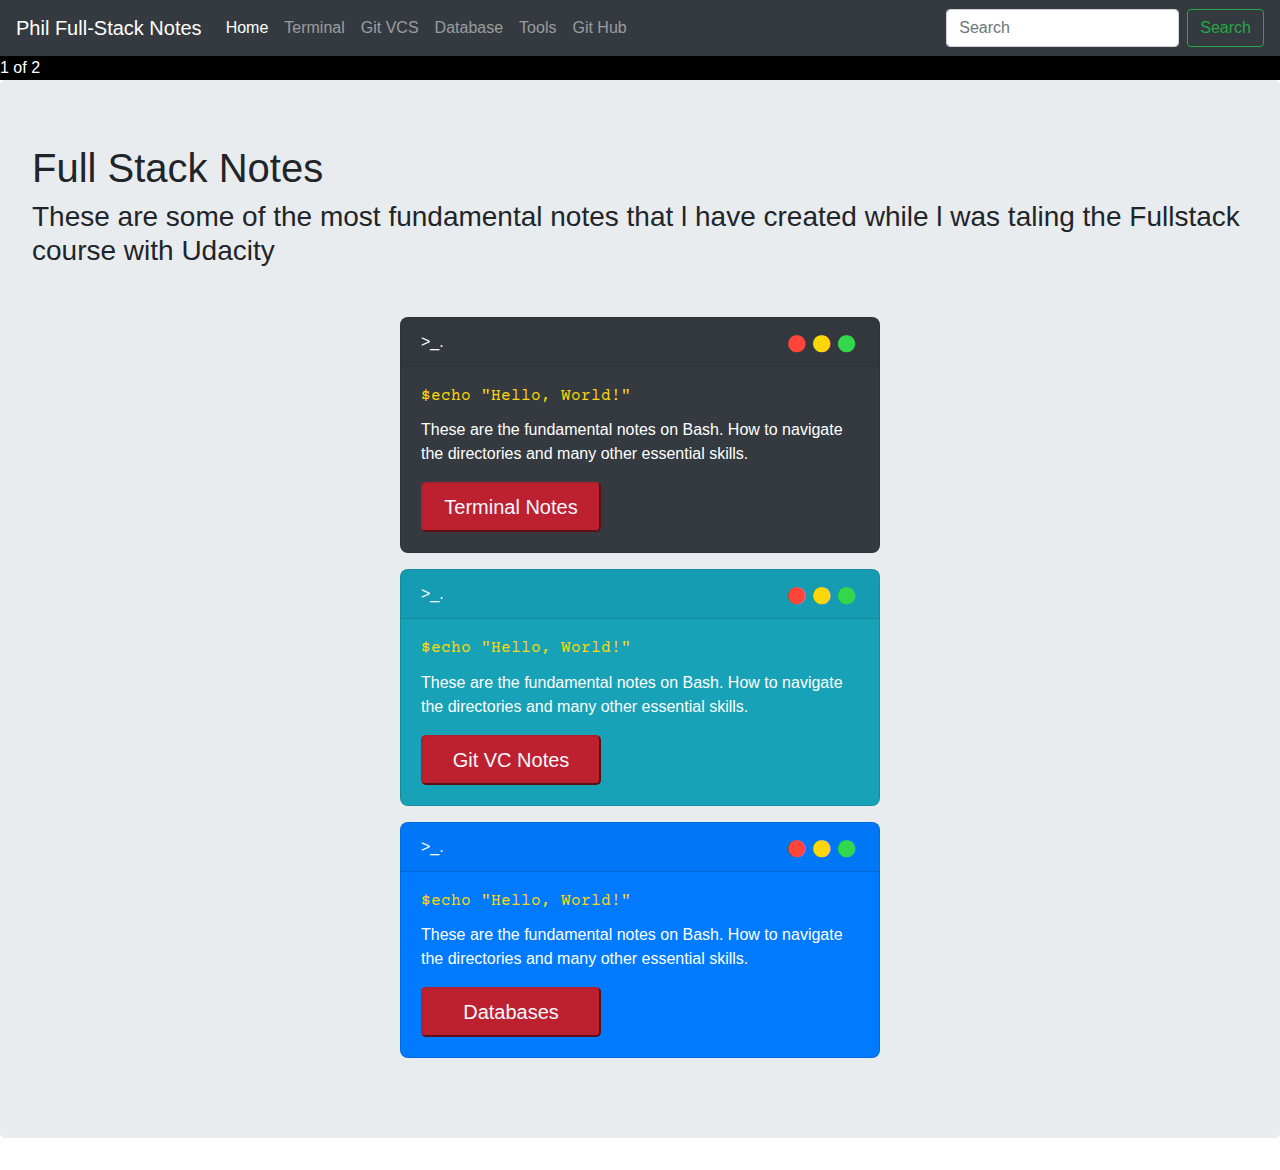
==== notes/index.html @ f0969896 "The Notes v1.0" ====
<!DOCTYPE html>
<html>
<head>
	<title>Phil's Notes</title>
	<link rel="stylesheet" type="text/css" href="external/css/bootstrap.css">
	<script type="text/javascript" src="external/js/bootstrap.js" rel="javascript"></script>
    <script type="text/javascript" src="external/js/jquery.min.js" rel="javascript"></script>

    
	<link rel="stylesheet" href="https://cdnjs.cloudflare.com/ajax/libs/font-awesome/4.7.0/css/font-awesome.min.css">
	<link href="https://fonts.googleapis.com/css?family=Courier+Prime&display=swap" rel="stylesheet">
	<link rel="stylesheet" type="text/css" href="css/main.css">
	<meta charset="utf-8">
    <!--meta http-equiv="refresh" content="3.9"-->
</head>
<body>
        
 <nav class="navbar navbar-expand-lg navbar-dark bg-dark">
  <a class="navbar-brand" href="index.html">Phil Full-Stack Notes</a>
  <button class="navbar-toggler" type="button" data-toggle="collapse" data-target="#navbarTogglerDemo02" aria-controls="navbarTogglerDemo02" aria-expanded="false" aria-label="Toggle navigation">
    <span class="navbar-toggler-icon"></span>
  </button>

  <div class="collapse navbar-collapse" id="navbarTogglerDemo02">
    <ul class="navbar-nav mr-auto mt-2 mt-lg-0">
        
      <li class="nav-item active">
        <a class="nav-link" href="index.html">Home <span class="sr-only">(current)</span></a>
      </li>
        
      <li class="nav-item">
        <a class="nav-link" href="terminal.html">Terminal</a>
      </li>
        
        <li class="nav-item">
        <a class="nav-link" href="git.html">Git VCS</a>
      </li>
        
         <li class="nav-item">
        <a class="nav-link" href="database.html">Database</a>
      </li>
        
         <li class="nav-item">
        <a class="nav-link" href="tools.html">Tools</a>
      </li>
        
        <li class="nav-item">
        <a class="nav-link" href="github.html">Git Hub</a>
      </li>
        
    </ul>
      
    <form class="form-inline my-2 my-lg-0">
      <input class="form-control mr-sm-2" type="search" placeholder="Search">
      <button class="btn btn-outline-success my-2 my-sm-0" type="submit">Search</button>
    </form>
  </div>
</nav>
    
<div class="theHero">
  
       <!-- Two Unequal Columns -->
    <div class="row">
      <div class="col-8">1 of 2</div>
      <div class="col-4">
        <h1></h1>
        
        </div>
    </div>
    
</div>
    

    
<div class="jumbotron">
<div>
	<h1>Full Stack Notes</h1>
	<h3 class="notes">These are some of the most fundamental notes that l have created while l was taling the Fullstack course with Udacity</h3>
	</div>
		
		<div class="card text-white bg-dark mb-3" style="max-width: 30rem;">
		  <div class=" ">
		  	<div class="card-header">>_.
			  	<i class="fa fa-circle theIcon01" style="font-size:20px"></i>
			  	<i class="fa fa-circle theIcon02" style="font-size:20px"></i>
			  	<i class="fa fa-circle theIcon03" style="font-size:20px"></i>
		  	  </div>
		     </div>
		 	 <div class="card-body">
		     <h5 class="card-title theCode">$echo "Hello, World!"</h5>
		     <p class="card-text">These are the fundamental notes on Bash. How to navigate the directories and many other essential skills.</p>
             
            <div>  <button type="button" class="btn-lg btn-danger active theButton"aria-pressed="true"><a href="terminal.html">Terminal Notes</a></button> </div>
                
		</div>
	</div>


        <div class="card text-white bg-info mb-3" style="max-width: 30rem;">
		  <div class=" ">
		  	<div class="card-header">>_.
			  	<i class="fa fa-circle theIcon01" style="font-size:20px"></i>
			  	<i class="fa fa-circle theIcon02" style="font-size:20px"></i>
			  	<i class="fa fa-circle theIcon03" style="font-size:20px"></i>
		  	  </div>
		     </div>
		 	 <div class="card-body">
		     <h5 class="card-title theCode">$echo "Hello, World!"</h5>
		     <p class="card-text">These are the fundamental notes on Bash. How to navigate the directories and many other essential skills.</p>
             
            <div>  <button type="button" class="btn-lg btn-danger active theButton"aria-pressed="true"><a href="git.html">Git VC Notes</a></button> </div>
                
		</div>
	</div>

        <div class="card text-white bg-primary mb-3" style="max-width: 30rem;">
		  <div class=" ">
		  	<div class="card-header">>_.
			  	<i class="fa fa-circle theIcon01" style="font-size:20px"></i>
			  	<i class="fa fa-circle theIcon02" style="font-size:20px"></i>
			  	<i class="fa fa-circle theIcon03" style="font-size:20px"></i>
		  	  </div>
		     </div>
		 	 <div class="card-body">
		     <h5 class="card-title theCode">$echo "Hello, World!"</h5>
		     <p class="card-text">These are the fundamental notes on Bash. How to navigate the directories and many other essential skills.</p>
             
            <div>  <button type="button" class="btn-lg btn-danger active theButton"aria-pressed="true"><a href="git.html" >Databases</a></button> </div>
                
		</div>
	</div>

    
</div>
    
        <script type="text/javascript" src="external/js/jquery.min.js" rel="javascript"></script>


</body>
</html>
---- notes/css/main.css ----
@font-face {
  font-family: "SF Display";
  font-weight: 100;
  src: url("https://sf.abarba.me/SF-UI-Display-Ultralight.otf");
}

@font-face {
  font-family: "SF Display";
  font-weight: 800;
  src: url("https://sf.abarba.me/SF-UI-Display-Heavy.otf");
}




body{
	font: SF Display,sans-serif;
	font-weight: 100;

}

.card{
	border-radius: 8px;
	display: block;
  	margin-left: auto;
  	margin-right: auto;
  	width: 80%;
}

.theCode{
	font-size: 16px;
	font-family: 'Courier Prime', monospace;
	color: rgb(255, 214,10); 
}


.notes{
	font-weight: 100;
	margin: 0 0 50px;
}


.theIcon01{
	color: rgb(50, 215, 75); 
	float: right;
	padding: 4px;
}

.theIcon02{
	color: rgb(255, 214,10); 
	float: right;
	padding: 4px;
}


.theIcon03{
	color: rgb(255, 69, 58); 
	float: right;
	padding: 4px;
}

a {
    color: ghostwhite;
}

  a:hover{
        text-decoration: none;
        color: orange;
    }

.theButton{
    width: 180px;
}

.theHero{
    color: white;
    background-color: black;
    
    
}
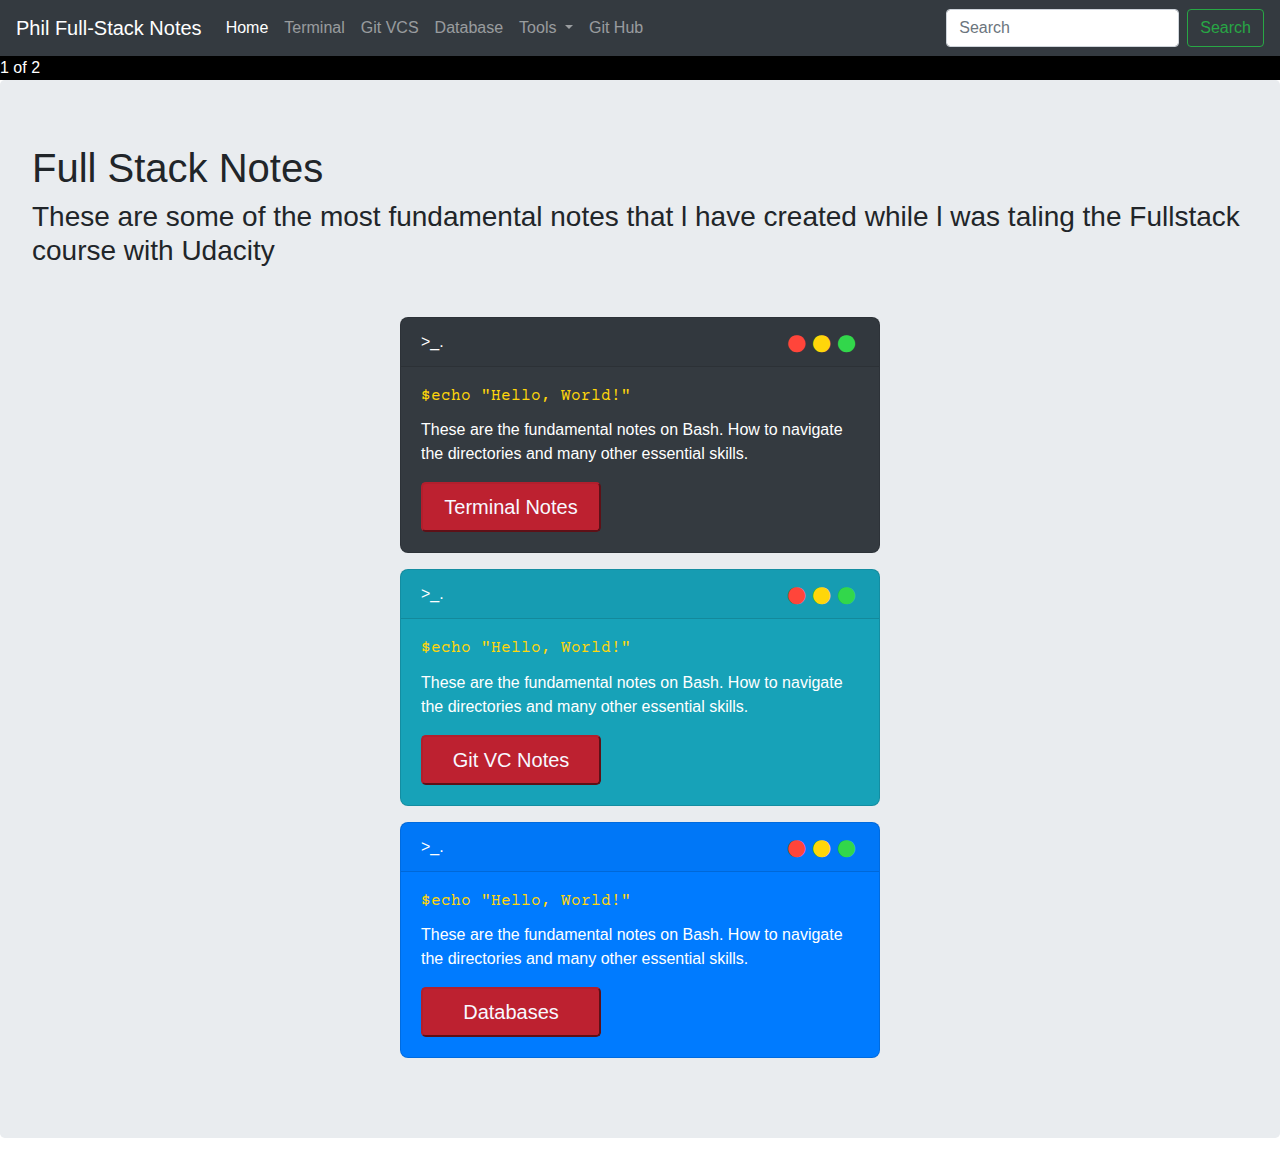
==== commit 6de3b376: "updated the Navigation" ====
--- a/notes/index.html
+++ b/notes/index.html
@@ -1,12 +1,16 @@
 <!DOCTYPE html>
 <html>
-<head>
-	<title>Phil's Notes</title>
+    <head>
+	<title>Tools</title>
 	<link rel="stylesheet" type="text/css" href="external/css/bootstrap.css">
-	<script type="text/javascript" src="external/js/bootstrap.js" rel="javascript"></script>
+	<script type="text/javascript" src="./external/js/bootstrap.js" rel="javascript"></script>
     <script type="text/javascript" src="external/js/jquery.min.js" rel="javascript"></script>
+  
+    <link rel="stylesheet" href="https://maxcdn.bootstrapcdn.com/bootstrap/4.4.1/css/bootstrap.min.css">
+    <script src="https://ajax.googleapis.com/ajax/libs/jquery/3.4.1/jquery.min.js"></script>
+    <script src="https://cdnjs.cloudflare.com/ajax/libs/popper.js/1.16.0/umd/popper.min.js"></script>
+    <script src="https://maxcdn.bootstrapcdn.com/bootstrap/4.4.1/js/bootstrap.min.js"></script>
 
-    
 	<link rel="stylesheet" href="https://cdnjs.cloudflare.com/ajax/libs/font-awesome/4.7.0/css/font-awesome.min.css">
 	<link href="https://fonts.googleapis.com/css?family=Courier+Prime&display=swap" rel="stylesheet">
 	<link rel="stylesheet" type="text/css" href="css/main.css">
@@ -14,9 +18,10 @@
     <!--meta http-equiv="refresh" content="3.9"-->
 </head>
 <body>
-        
+
+
  <nav class="navbar navbar-expand-lg navbar-dark bg-dark">
-  <a class="navbar-brand" href="index.html">Phil Full-Stack Notes</a>
+  <a class="navbar-brand" href="#">Phil Full-Stack Notes</a>
   <button class="navbar-toggler" type="button" data-toggle="collapse" data-target="#navbarTogglerDemo02" aria-controls="navbarTogglerDemo02" aria-expanded="false" aria-label="Toggle navigation">
     <span class="navbar-toggler-icon"></span>
   </button>
@@ -40,11 +45,19 @@
         <a class="nav-link" href="database.html">Database</a>
       </li>
         
+        <!-- Dropdown -->
+    <li class="nav-item dropdown">
+      <a class="nav-link dropdown-toggle" href="#" id="navbardrop" data-toggle="dropdown">
+        Tools
+      </a>
+      <div class="dropdown-menu">
+        <a class="dropdown-item" href="sql.html">SQL </a>
+        <a class="dropdown-item" href="#">Boostrap 4</a>
+        <a class="dropdown-item" href="#">Javascript</a>
+      </div>
+    </li>
+        
          <li class="nav-item">
-        <a class="nav-link" href="tools.html">Tools</a>
-      </li>
-        
-        <li class="nav-item">
         <a class="nav-link" href="github.html">Git Hub</a>
       </li>
         
--- a/notes/css/main.css
+++ b/notes/css/main.css
@@ -77,4 +77,6 @@
     background-color: black;
     
     
-}+}
+
+.